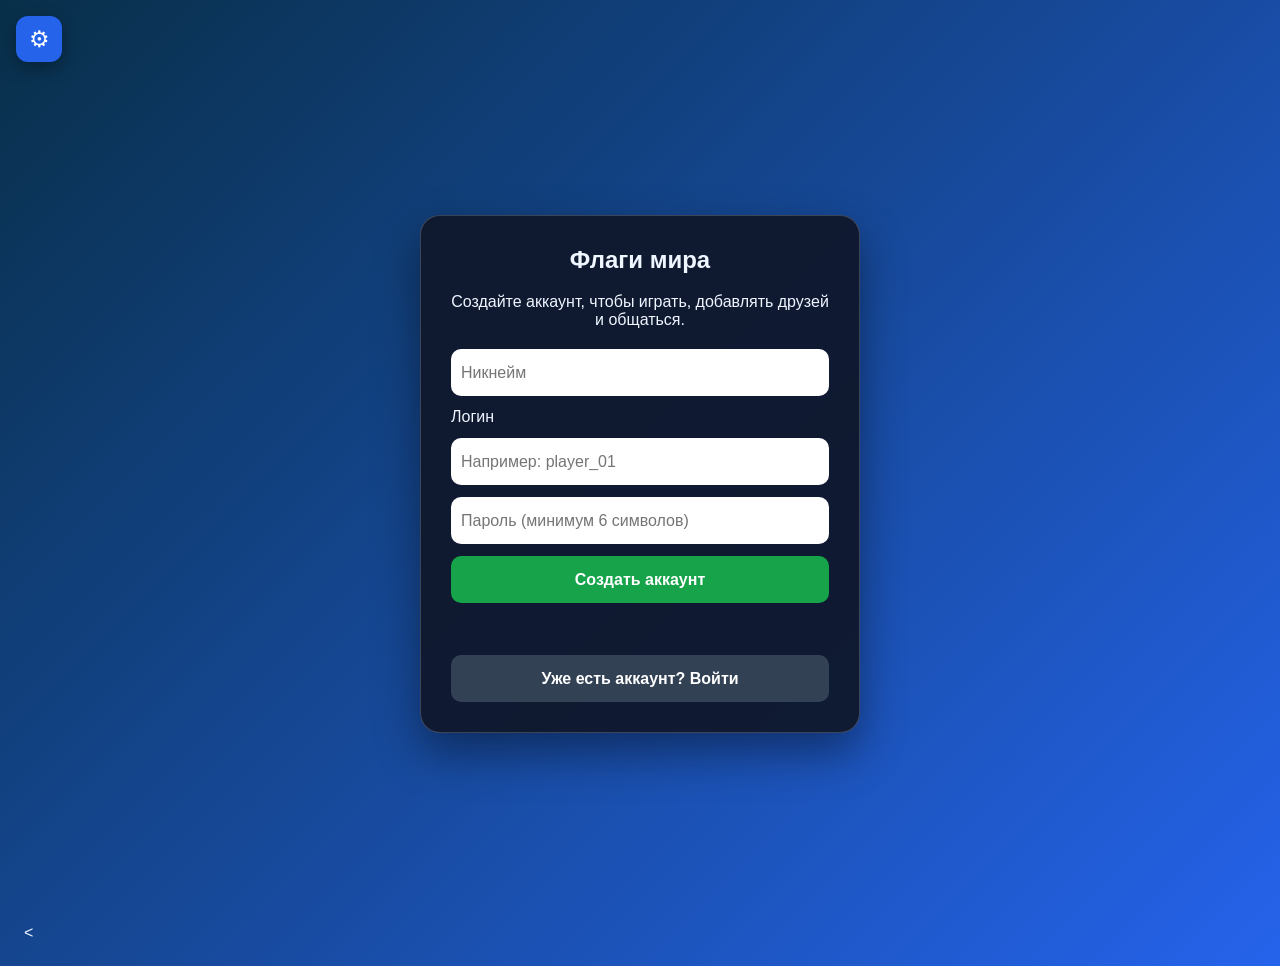
==== index.html @ 0312c90d "Add files via upload Upload game files" ====
<!doctype html>
<html lang="ru">
<head>
  <meta charset="UTF-8">
  <meta name="viewport" content="width=device-width, initial-scale=1.0">

  <title>Флаги мира</title>

  <link
    rel="stylesheet"
    href="https://unpkg.com/leaflet@1.9.4/dist/leaflet.css"
  >

  <link rel="stylesheet" href="style.css">
</head>

<body>
 <details class="settings">
  <summary class="settings-button" aria-label="Настройки">
    ⚙
  </summary>

  <div class="theme-panel">
    <div class="theme-title">Оформление</div>

    <label class="theme-choice">
      <input id="themeWhite" type="radio" name="theme">
      Белый
    </label>

    <label class="theme-choice">
      <input id="themeBlack" type="radio" name="theme">
      Чёрный
    </label>

    <label class="theme-choice">
      <input id="themeBlue" type="radio" name="theme" checked>
      Голубой
    </label>
  </div>
</details>
<section id="authScreen" class="auth-screen">
  <div class="auth-card">
    <h1>Флаги мира</h1>

    <p id="authTitle">
      Создайте аккаунт, чтобы играть, добавлять друзей и общаться.
    </p>

    <form id="authForm">
  <input
    id="authNickname"
    type="text"
    placeholder="Никнейм"
    minlength="3"
    maxlength="20"
    required
  >

  <label for="authLogin">Логин</label>

  <input
    id="authLogin"
    type="text"
    placeholder="Например: player_01"
    autocomplete="username"
    minlength="3"
    maxlength="20"
    required
  >

  <input
    id="authPassword"
    type="password"
    placeholder="Пароль (минимум 6 символов)"
    minlength="6"
    required
  >

  <button id="authSubmit" class="green" type="submit">
    Создать аккаунт
  </button>
</form>

    <p id="authMessage"></p>

    <button id="authModeToggle" type="button">
      Уже есть аккаунт? Войти
    </button>
  </div>
</section>
  <main id="appRoot" class="app" hidden>
    <div class="app-actions">
  <button id="friendsButton" type="button">
    Друзья
  </button>
  <button
  id="settingsButton"
  type="button"
  onclick="document.getElementById('settingsPanel').hidden = false"
>
  Настройки
</button>
</div>
    <section id="menuScreen">
      <h1>Флаги мира</h1>

      <p>Введите никнейм, выберите регион и нажмите «Играть».</p>

      <div class="nickname">
        <input
          id="nickname"
          type="text"
          placeholder="Ваш никнейм"
          maxlength="20"
        >
        <button id="saveNickname" type="button">
          Сохранить
        </button>
      </div>

      <div id="regionButtons" class="regions">
        <button type="button" data-region="europe">Европа</button>
        <button type="button" data-region="americas">Америка</button>
        <button type="button" data-region="asia">Азия</button>
        <button type="button" data-region="africa">Африка</button>
        <button type="button" data-region="world" class="wide">
          Весь мир
        </button>
      </div>

      <button id="playButton" class="green wide" type="button" disabled>
        Играть
      </button>
    </section>

    <section id="gameScreen" hidden>
      <div class="top">
  <strong id="player"></strong>

  <div class="top-actions">
  <button id="backButton" type="button">
    В меню
  </button>
</div>
</div>

      <h1>Флаги мира</h1>

      <p id="level"></p>
      <p id="rule"></p>

      <p class="score">
        Очки: <span id="score">0</span>
      </p>

      <section id="flagRound">
        <div class="flag">
          <img id="flagImage" alt="Флаг страны">
        </div>

        <form id="answerForm">
          <input
            id="countryInput"
            type="text"
            placeholder="Название страны"
            required
          >

          <input
            id="capitalInput"
            type="text"
            placeholder="Столица"
            required
          >

          <button class="green" type="submit">
            Ответить
          </button>
        </form>
      </section>

      <section id="mapRound" hidden>
        <h2 id="mapTask"></h2>

        <p class="hint">
          Наведите курсор на страну и нажмите на неё.
        </p>

        <div id="map"></div>

        <p id="chosenCountry">Страна не выбрана</p>

        <button id="confirmCountry" type="button" disabled>
          Подтвердить страну
        </button>
        
      </section>

     
     

      <p id="message"></p>
    </section>
    <section id="settingsPanel" class="settings-modal" hidden>
  <div class="settings-card">
    <div class="settings-header">
      <h2>Настройки</h2>

     <button
  id="closeSettingsButton"
  type="button"
  onclick="document.getElementById('settingsPanel').hidden = true"
>
  Закрыть
</button>
    </div>

    <h3>Профиль</h3>

    <img
      id="profileAvatarPreview"
      class="profile-avatar"
      src=""
      alt="Аватар игрока"
      hidden
    >

    <label for="newNickname">Новый никнейм</label>

    <input
      id="newNickname"
      type="text"
      placeholder="Введите новый никнейм"
      minlength="3"
      maxlength="20"
    >

    <button id="changeNicknameButton" type="button">
      Сменить имя
    </button>

    <label for="avatarInput">Новая аватарка</label>

    <input
      id="avatarInput"
      type="file"
      accept="image/png,image/jpeg,image/webp"
    >

    <button id="changeAvatarButton" type="button">
      Сменить аватарку
    </button>
<button id="leaveBattleButton" type="button" hidden>
  Выйти из батла
</button>
    <hr>

    <button id="logoutButton" class="logout-button" type="button">
      Выйти из аккаунта
    </button>
  </div>
</section>
  </main>
<section id="friendsModal" class="friends-modal" hidden>
  <div class="friends-card">
    <div class="friends-header">
      <h2>Друзья</h2>

      <button id="closeFriendsButton" type="button">
        ×
      </button>
    </div>

    <div class="add-friend">
      <input
        id="friendNickname"
        type="text"
        placeholder="Никнейм пользователя"
        maxlength="20"
      >

      <button id="sendFriendRequest" type="button">
        Добавить
      </button>
    </div>

    <p id="friendsMessage"></p>

    <h3>Входящие заявки</h3>
    <div id="friendRequests"></div>

    <h3>Мои друзья</h3>
    <h3>Приглашения в батл</h3>
<div id="battleRequests"></div>
<div id="friendsList"></div>

    <section id="chatPanel" hidden>
      <div class="chat-header">
        <h3 id="chatWith">Чат</h3>

        <button id="closeChatButton" type="button">
          Закрыть чат
        </button>
      </div>

      <div id="chatMessages" class="chat-messages"></div>

      <form id="chatForm" class="chat-form">
        <input
          id="chatInput"
          type="text"
          placeholder="Введите сообщение"
          maxlength="1000"
          required
        >

        <button type="submit">Отправить</button>
      </form>
    </section>
  </div>
</section>
  <script src="https://unpkg.com/leaflet@1.9.4/dist/leaflet.js"></script>
<
<script src="https://cdn.jsdelivr.net/npm/@supabase/supabase-js@2"></script>
<script src="supabase-config.js"></script>
<script src="auth.js"></script>
<script src="profile.js"></script>
<script src="social.js"></script>
<script src="app.js"></script>
<script>
  const playButton = document.getElementById('playButton');

  document.querySelectorAll('[data-region]').forEach(button => {
    button.addEventListener('click', () => {
      region = button.dataset.region;

      document.querySelectorAll('[data-region]').forEach(item => {
        item.classList.toggle('selected', item === button);
      });

      playButton.disabled = false;
    });
  });

  if (!playButton.onclick) {
    playButton.onclick = () => {
      if (region) {
        start();
      }
    };
  }
</script>
<script>
  document.getElementById('playButton').onclick = () => {
    if (!region) return;

    battleMode = false;
    activeBattleId = null;

    start();

    Promise.resolve(startSingleGameRun())
      .catch(error => console.error('Не удалось создать запуск игры:', error));
  };
</script>
</body>
</html>
---- style.css ----
*{box-sizing:border-box}body{margin:0;min-height:100vh;padding:24px;background:linear-gradient(135deg,#0f172a,#1d4ed8);font-family:Arial,sans-serif;color:#f8fafc}.app{max-width:700px;margin:auto;padding:28px;border:1px solid #ffffff30;border-radius:20px;background:#0f172aef;box-shadow:0 20px 45px #0006}h1,h2,p{text-align:center}.nickname{display:flex;gap:10px;margin:20px 0}.regions,.continents{display:grid;grid-template-columns:1fr 1fr;gap:10px}.wide{grid-column:1/-1;width:100%}button,input{min-height:47px;border:0;border-radius:10px;padding:10px;font:inherit}button{background:#2563eb;color:#fff;font-weight:bold;cursor:pointer}button:hover{background:#1d4ed8}button:disabled{opacity:.5;cursor:not-allowed}.green{background:#16a34a}.green:hover{background:#15803d}.selected{outline:3px solid #fbbf24}input{width:100%;color:#0f172a}.top{display:flex;justify-content:space-between;align-items:center}.score{font-size:22px;font-weight:bold}.flag{height:220px;display:grid;place-items:center;margin:15px 0;padding:15px;background:#fff;border-radius:14px}.flag img{max-width:100%;max-height:185px;border:1px solid #cbd5e1}form{display:grid;gap:10px}#map{height:500px;margin:12px 0;border-radius:14px}#message{min-height:48px;font-weight:bold}.ok{color:#86efac}.bad{color:#fca5a5}.mid{color:#fde68a}.hint{color:#cbd5e1;font-size:14px}[hidden]{display:none!important}@media(max-width:500px){body{padding:10px}.app{padding:18px}.nickname,.top{flex-direction:column}#map{height:390px}}[hidden] {
  display: none !important;
}

#mapRound {
  position: relative;
  z-index: 1;
}

#confirmCountry {
  position: relative;
  z-index: 10000;
  display: inline-block;
  pointer-events: auto !important;
}
#geoViewer {
  height: 420px;
  margin: 16px 0;
  border: 2px solid #334155;
  border-radius: 14px;
  overflow: hidden;
  background: #020617;
}

#guessMap {
  height: 360px;
  margin: 12px 0 16px;
  border-radius: 14px;
  overflow: hidden;
}

#geoMessage {
  min-height: 48px;
  text-align: center;
  font-weight: bold;
  font-size: 18px;
}
/* Настройки в левом верхнем углу */
.settings {
  position: fixed;
  top: 16px;
  left: 16px;
  z-index: 30000;
}

.settings-button {
  width: 46px;
  height: 46px;
  min-height: 0;
  padding: 0;
  border: none;
  border-radius: 12px;
  background: #2563eb;
  color: #ffffff;
  font-size: 23px;
  line-height: 1;
  cursor: pointer;
  box-shadow: 0 6px 18px rgba(0, 0, 0, 0.3);
}

.settings-button:hover {
  background: #1d4ed8;
  transform: scale(1.05);
}

.theme-panel {
  width: 180px;
  margin-top: 9px;
  padding: 12px;
  border-radius: 14px;
  background: #ffffff;
  color: #0f172a;
  box-shadow: 0 10px 30px rgba(0, 0, 0, 0.35);
}

.theme-title {
  margin-bottom: 9px;
  font-weight: bold;
  text-align: center;
}

.theme-choice {
  display: block;
  width: 100%;
  min-height: 38px;
  margin: 7px 0 0;
  border: 0;
  border-radius: 9px;
  cursor: pointer;
}

/* Белая тема */
body.theme-white {
  background: linear-gradient(135deg, #dbeafe, #ffffff);
  color: #0f172a;
}

body.theme-white .app {
  background: rgba(255, 255, 255, 0.96);
  color: #0f172a;
  border-color: #cbd5e1;
  box-shadow: 0 20px 45px rgba(71, 85, 105, 0.28);
}

body.theme-white .hint {
  color: #475569;
}

body.theme-white input {
  border: 1px solid #cbd5e1;
  background: #ffffff;
  color: #0f172a;
}

body.theme-white .flag {
  background: #f8fafc;
}

/* Чёрная тема */
body.theme-black {
  background: linear-gradient(135deg, #000000, #1f2937);
  color: #f8fafc;
}

body.theme-black .app {
  background: rgba(17, 24, 39, 0.97);
  color: #f8fafc;
  border-color: #475569;
  box-shadow: 0 20px 45px #000000;
}

body.theme-black .hint {
  color: #cbd5e1;
}

body.theme-black input {
  background: #f8fafc;
  color: #0f172a;
}

body.theme-black .flag {
  background: #e2e8f0;
}

/* Голубая тема */
body.theme-blue {
  background: linear-gradient(135deg, #082f49, #2563eb);
  color: #eff6ff;
}

body.theme-blue .app {
  background: rgba(15, 23, 42, 0.94);
  color: #eff6ff;
  border-color: rgba(147, 197, 253, 0.3);
  box-shadow: 0 20px 45px rgba(2, 6, 23, 0.7);
}

body.theme-blue .hint {
  color: #cbd5e1;
}

body.theme-blue input {
  background: #ffffff;
  color: #0f172a;
}

body.theme-blue .flag {
  background: #ffffff;
}

/* Выбранный цвет */
.theme-choice.active {
  outline: 3px solid #fbbf24;
}
/* Кнопка настроек */
.settings {
  position: fixed;
  top: 16px;
  left: 16px;
  z-index: 30000;
}

.settings-button {
  display: grid;
  place-items: center;
  width: 46px;
  height: 46px;
  border-radius: 12px;
  background: #2563eb;
  color: #ffffff;
  font-size: 23px;
  cursor: pointer;
  list-style: none;
  box-shadow: 0 6px 18px rgba(0, 0, 0, 0.3);
}

.settings-button::-webkit-details-marker {
  display: none;
}

.settings-button:hover {
  background: #1d4ed8;
}

.theme-panel {
  width: 180px;
  margin-top: 9px;
  padding: 12px;
  border-radius: 14px;
  background: #ffffff;
  color: #0f172a;
  box-shadow: 0 10px 30px rgba(0, 0, 0, 0.35);
}

.theme-title {
  margin-bottom: 9px;
  font-weight: bold;
  text-align: center;
}

.theme-choice {
  display: block;
  margin-top: 7px;
  padding: 9px;
  border-radius: 9px;
  background: #e2e8f0;
  color: #0f172a;
  cursor: pointer;
}

.theme-choice:hover {
  background: #cbd5e1;
}

.theme-choice input {
  accent-color: #2563eb;
}

/* Белый интерфейс */
body:has(#themeWhite:checked) {
  background: linear-gradient(135deg, #dbeafe, #ffffff);
  color: #0f172a;
}

body:has(#themeWhite:checked) .app {
  background: rgba(255, 255, 255, 0.96);
  color: #0f172a;
  border-color: #cbd5e1;
  box-shadow: 0 20px 45px rgba(71, 85, 105, 0.28);
}

body:has(#themeWhite:checked) .hint {
  color: #475569;
}

/* Чёрный интерфейс */
body:has(#themeBlack:checked) {
  background: linear-gradient(135deg, #000000, #1f2937);
  color: #f8fafc;
}

body:has(#themeBlack:checked) .app {
  background: rgba(17, 24, 39, 0.97);
  color: #f8fafc;
  border-color: #475569;
  box-shadow: 0 20px 45px #000000;
}

body:has(#themeBlack:checked) .hint {
  color: #cbd5e1;
}

/* Голубой интерфейс */
body:has(#themeBlue:checked) {
  background: linear-gradient(135deg, #082f49, #2563eb);
  color: #eff6ff;
}

body:has(#themeBlue:checked) .app {
  background: rgba(15, 23, 42, 0.94);
  color: #eff6ff;
  border-color: rgba(147, 197, 253, 0.3);
  box-shadow: 0 20px 45px rgba(2, 6, 23, 0.7);
}
.auth-screen {
  min-height: 100vh;
  display: grid;
  place-items: center;
  padding: 24px;
}

.auth-card {
  width: min(100%, 440px);
  padding: 30px;
  border: 1px solid #ffffff30;
  border-radius: 20px;
  background: #0f172aef;
  box-shadow: 0 20px 45px #0006;
}

.auth-card h1 {
  margin-top: 0;
}

.auth-card form {
  display: grid;
  gap: 12px;
  margin-top: 20px;
}

.auth-card input {
  width: 100%;
}

#authMessage {
  min-height: 24px;
  margin: 14px 0;
  text-align: center;
  font-weight: bold;
}

#authModeToggle {
  width: 100%;
  background: #334155;
}

#authModeToggle:hover {
  background: #475569;
}
.app-actions {
  display: flex;
  justify-content: flex-end;
  margin-bottom: 12px;
}

#friendsButton {
  min-height: 40px;
  padding: 8px 16px;
}
.friends-modal {
  position: fixed;
  inset: 0;
  z-index: 40000;
  display: grid;
  place-items: center;
  padding: 16px;
  background: rgba(2, 6, 23, 0.76);
}

.friends-card {
  width: min(100%, 560px);
  max-height: 90vh;
  overflow-y: auto;
  padding: 22px;
  border-radius: 18px;
  background: #0f172a;
  color: #f8fafc;
  box-shadow: 0 20px 50px #0009;
}

.friends-header,
.chat-header,
.friend-row,
.add-friend,
.chat-form {
  display: flex;
  gap: 10px;
  align-items: center;
}

.friends-header,
.chat-header {
  justify-content: space-between;
}

.friends-header h2,
.chat-header h3 {
  margin: 0;
}

.add-friend {
  margin: 16px 0;
}

.add-friend input,
.chat-form input {
  flex: 1;
}

.friend-row {
  justify-content: space-between;
  margin: 8px 0;
  padding: 9px;
  border-radius: 10px;
  background: #1e293b;
}

.chat-panel {
  margin-top: 18px;
}

.chat-messages {
  height: 260px;
  overflow-y: auto;
  margin: 12px 0;
  padding: 10px;
  border-radius: 12px;
  background: #020617;
}

.chat-message {
  width: fit-content;
  max-width: 80%;
  margin: 7px 0;
  padding: 9px 12px;
  border-radius: 12px;
  background: #334155;
  overflow-wrap: anywhere;
}

.chat-message.mine {
  margin-left: auto;
  background: #2563eb;
}
.logout-button {
  width: 100%;
  margin-top: 18px;
  padding: 11px 16px;
  color: #fff;
  background: #b91c1c;
  border: 1px solid #ef4444;
}

.logout-button:hover {
  background: #dc2626;
}
.settings-modal {
  position: fixed;
  inset: 0;
  z-index: 50000;
  display: grid;
  place-items: center;
  padding: 16px;
  background: rgba(2, 6, 23, 0.78);
}

.settings-card {
  width: min(100%, 420px);
  display: grid;
  gap: 12px;
  padding: 22px;
  border-radius: 18px;
  color: #f8fafc;
  background: #0f172a;
  box-shadow: 0 20px 55px #000a;
}

.settings-header {
  display: flex;
  align-items: center;
  justify-content: space-between;
  gap: 12px;
}

.settings-header h2,
.settings-card h3 {
  margin: 0;
}

.profile-avatar {
  width: 96px;
  height: 96px;
  justify-self: center;
  object-fit: cover;
  border: 3px solid #60a5fa;
  border-radius: 50%;
  background: #1e293b;
}

.settings-card input {
  width: 100%;
  box-sizing: border-box;
}

.settings-card hr {
  width: 100%;
  border: 0;
  border-top: 1px solid #334155;
}
.friend-avatar {
  width: 38px;
  height: 38px;
  flex: 0 0 38px;
  display: grid;
  place-items: center;
  overflow: hidden;
  color: #fff;
  font-weight: 800;
  border-radius: 50%;
  background: #2563eb;
}

.friend-avatar img {
  width: 100%;
  height: 100%;
  display: block;
  object-fit: cover;
}
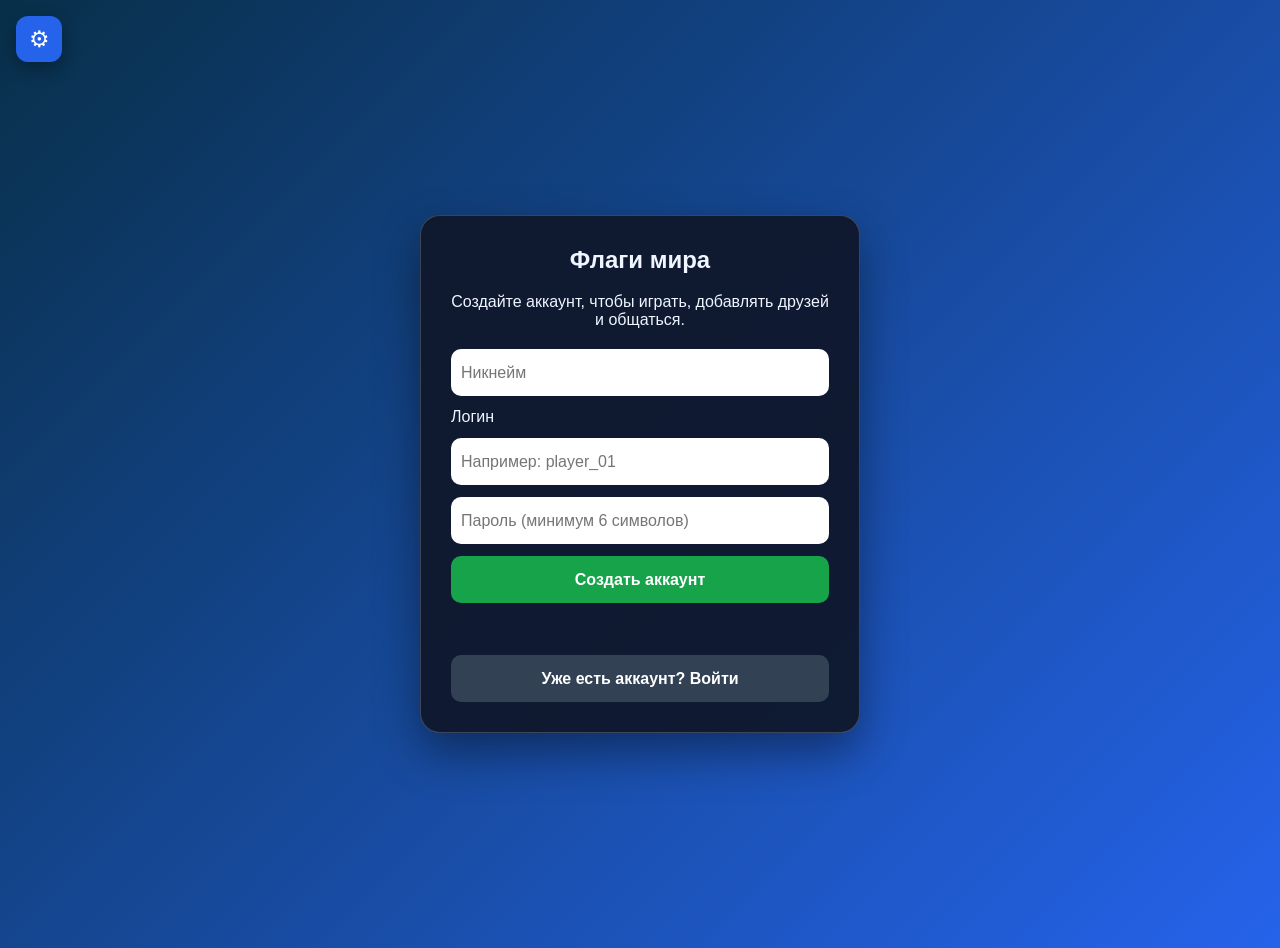
==== commit d2dd0c9c: "Update index.html" ====
--- a/index.html
+++ b/index.html
@@ -15,93 +15,97 @@
 </head>
 
 <body>
- <details class="settings">
-  <summary class="settings-button" aria-label="Настройки">
-    ⚙
-  </summary>
-
-  <div class="theme-panel">
-    <div class="theme-title">Оформление</div>
-
-    <label class="theme-choice">
-      <input id="themeWhite" type="radio" name="theme">
-      Белый
-    </label>
-
-    <label class="theme-choice">
-      <input id="themeBlack" type="radio" name="theme">
-      Чёрный
-    </label>
-
-    <label class="theme-choice">
-      <input id="themeBlue" type="radio" name="theme" checked>
-      Голубой
-    </label>
-  </div>
-</details>
-<section id="authScreen" class="auth-screen">
-  <div class="auth-card">
-    <h1>Флаги мира</h1>
-
-    <p id="authTitle">
-      Создайте аккаунт, чтобы играть, добавлять друзей и общаться.
-    </p>
-
-    <form id="authForm">
-  <input
-    id="authNickname"
-    type="text"
-    placeholder="Никнейм"
-    minlength="3"
-    maxlength="20"
-    required
-  >
-
-  <label for="authLogin">Логин</label>
-
-  <input
-    id="authLogin"
-    type="text"
-    placeholder="Например: player_01"
-    autocomplete="username"
-    minlength="3"
-    maxlength="20"
-    required
-  >
-
-  <input
-    id="authPassword"
-    type="password"
-    placeholder="Пароль (минимум 6 символов)"
-    minlength="6"
-    required
-  >
-
-  <button id="authSubmit" class="green" type="submit">
-    Создать аккаунт
-  </button>
-</form>
-
-    <p id="authMessage"></p>
-
-    <button id="authModeToggle" type="button">
-      Уже есть аккаунт? Войти
-    </button>
-  </div>
-</section>
+  <details class="settings">
+    <summary class="settings-button" aria-label="Настройки">
+      ⚙
+    </summary>
+
+    <div class="theme-panel">
+      <div class="theme-title">Оформление</div>
+
+      <label class="theme-choice">
+        <input id="themeWhite" type="radio" name="theme">
+        Белый
+      </label>
+
+      <label class="theme-choice">
+        <input id="themeBlack" type="radio" name="theme">
+        Чёрный
+      </label>
+
+      <label class="theme-choice">
+        <input id="themeBlue" type="radio" name="theme" checked>
+        Голубой
+      </label>
+    </div>
+  </details>
+
+  <section id="authScreen" class="auth-screen">
+    <div class="auth-card">
+      <h1>Флаги мира</h1>
+
+      <p id="authTitle">
+        Создайте аккаунт, чтобы играть, добавлять друзей и общаться.
+      </p>
+
+      <form id="authForm">
+        <input
+          id="authNickname"
+          type="text"
+          placeholder="Никнейм"
+          minlength="3"
+          maxlength="20"
+          required
+        >
+
+        <label for="authLogin">Логин</label>
+
+        <input
+          id="authLogin"
+          type="text"
+          placeholder="Например: player_01"
+          autocomplete="username"
+          minlength="3"
+          maxlength="20"
+          required
+        >
+
+        <input
+          id="authPassword"
+          type="password"
+          placeholder="Пароль (минимум 6 символов)"
+          minlength="6"
+          required
+        >
+
+        <button id="authSubmit" class="green" type="submit">
+          Создать аккаунт
+        </button>
+      </form>
+
+      <p id="authMessage"></p>
+
+      <button id="authModeToggle" type="button">
+        Уже есть аккаунт? Войти
+      </button>
+    </div>
+  </section>
+
   <main id="appRoot" class="app" hidden>
     <div class="app-actions">
-  <button id="friendsButton" type="button">
-    Друзья
-  </button>
-  <button
-  id="settingsButton"
-  type="button"
-  onclick="document.getElementById('settingsPanel').hidden = false"
->
-  Настройки
-</button>
-</div>
+      <button id="friendsButton" type="button">
+        Друзья
+      </button>
+
+      <button
+        id="settingsButton"
+        type="button"
+        onclick="document.getElementById('settingsPanel').hidden = false"
+      >
+        Настройки
+      </button>
+    </div>
+
     <section id="menuScreen">
       <h1>Флаги мира</h1>
 
@@ -114,6 +118,7 @@
           placeholder="Ваш никнейм"
           maxlength="20"
         >
+
         <button id="saveNickname" type="button">
           Сохранить
         </button>
@@ -124,6 +129,7 @@
         <button type="button" data-region="americas">Америка</button>
         <button type="button" data-region="asia">Азия</button>
         <button type="button" data-region="africa">Африка</button>
+
         <button type="button" data-region="world" class="wide">
           Весь мир
         </button>
@@ -136,14 +142,14 @@
 
     <section id="gameScreen" hidden>
       <div class="top">
-  <strong id="player"></strong>
-
-  <div class="top-actions">
-  <button id="backButton" type="button">
-    В меню
-  </button>
-</div>
-</div>
+        <strong id="player"></strong>
+
+        <div class="top-actions">
+          <button id="backButton" type="button">
+            В меню
+          </button>
+        </div>
+      </div>
 
       <h1>Флаги мира</h1>
 
@@ -194,176 +200,142 @@
         <button id="confirmCountry" type="button" disabled>
           Подтвердить страну
         </button>
-        
       </section>
-
-     
-     
 
       <p id="message"></p>
     </section>
+
     <section id="settingsPanel" class="settings-modal" hidden>
-  <div class="settings-card">
-    <div class="settings-header">
-      <h2>Настройки</h2>
-
-     <button
-  id="closeSettingsButton"
-  type="button"
-  onclick="document.getElementById('settingsPanel').hidden = true"
->
-  Закрыть
-</button>
+      <div class="settings-card">
+        <div class="settings-header">
+          <h2>Настройки</h2>
+
+          <button
+            id="closeSettingsButton"
+            type="button"
+            onclick="document.getElementById('settingsPanel').hidden = true"
+          >
+            Закрыть
+          </button>
+        </div>
+
+        <h3>Профиль</h3>
+
+        <img
+          id="profileAvatarPreview"
+          class="profile-avatar"
+          src=""
+          alt="Аватар игрока"
+          hidden
+        >
+
+        <label for="newNickname">Новый никнейм</label>
+
+        <input
+          id="newNickname"
+          type="text"
+          placeholder="Введите новый никнейм"
+          minlength="3"
+          maxlength="20"
+        >
+
+        <button id="changeNicknameButton" type="button">
+          Сменить имя
+        </button>
+
+        <label for="avatarInput">Новая аватарка</label>
+
+        <input
+          id="avatarInput"
+          type="file"
+          accept="image/png,image/jpeg,image/webp"
+        >
+
+        <button id="changeAvatarButton" type="button">
+          Сменить аватарку
+        </button>
+
+        <button id="leaveBattleButton" type="button" hidden>
+          Выйти из батла
+        </button>
+
+        <hr>
+
+        <button id="logoutButton" class="logout-button" type="button">
+          Выйти из аккаунта
+        </button>
+      </div>
+    </section>
+  </main>
+
+  <section id="friendsModal" class="friends-modal" hidden>
+    <div class="friends-card">
+      <div class="friends-header">
+        <h2>Друзья</h2>
+
+        <button id="closeFriendsButton" type="button">
+          ×
+        </button>
+      </div>
+
+      <div class="add-friend">
+        <input
+          id="friendNickname"
+          type="text"
+          placeholder="Никнейм пользователя"
+          maxlength="20"
+        >
+
+        <button id="sendFriendRequest" type="button">
+          Добавить
+        </button>
+      </div>
+
+      <p id="friendsMessage"></p>
+
+      <h3>Входящие заявки</h3>
+      <div id="friendRequests"></div>
+
+      <h3>Мои друзья</h3>
+
+      <h3>Приглашения в батл</h3>
+      <div id="battleRequests"></div>
+
+      <div id="friendsList"></div>
+
+      <section id="chatPanel" hidden>
+        <div class="chat-header">
+          <h3 id="chatWith">Чат</h3>
+
+          <button id="closeChatButton" type="button">
+            Закрыть чат
+          </button>
+        </div>
+
+        <div id="chatMessages" class="chat-messages"></div>
+
+        <form id="chatForm" class="chat-form">
+          <input
+            id="chatInput"
+            type="text"
+            placeholder="Введите сообщение"
+            maxlength="1000"
+            required
+          >
+
+          <button type="submit">Отправить</button>
+        </form>
+      </section>
     </div>
-
-    <h3>Профиль</h3>
-
-    <img
-      id="profileAvatarPreview"
-      class="profile-avatar"
-      src=""
-      alt="Аватар игрока"
-      hidden
-    >
-
-    <label for="newNickname">Новый никнейм</label>
-
-    <input
-      id="newNickname"
-      type="text"
-      placeholder="Введите новый никнейм"
-      minlength="3"
-      maxlength="20"
-    >
-
-    <button id="changeNicknameButton" type="button">
-      Сменить имя
-    </button>
-
-    <label for="avatarInput">Новая аватарка</label>
-
-    <input
-      id="avatarInput"
-      type="file"
-      accept="image/png,image/jpeg,image/webp"
-    >
-
-    <button id="changeAvatarButton" type="button">
-      Сменить аватарку
-    </button>
-<button id="leaveBattleButton" type="button" hidden>
-  Выйти из батла
-</button>
-    <hr>
-
-    <button id="logoutButton" class="logout-button" type="button">
-      Выйти из аккаунта
-    </button>
-  </div>
-</section>
-  </main>
-<section id="friendsModal" class="friends-modal" hidden>
-  <div class="friends-card">
-    <div class="friends-header">
-      <h2>Друзья</h2>
-
-      <button id="closeFriendsButton" type="button">
-        ×
-      </button>
-    </div>
-
-    <div class="add-friend">
-      <input
-        id="friendNickname"
-        type="text"
-        placeholder="Никнейм пользователя"
-        maxlength="20"
-      >
-
-      <button id="sendFriendRequest" type="button">
-        Добавить
-      </button>
-    </div>
-
-    <p id="friendsMessage"></p>
-
-    <h3>Входящие заявки</h3>
-    <div id="friendRequests"></div>
-
-    <h3>Мои друзья</h3>
-    <h3>Приглашения в батл</h3>
-<div id="battleRequests"></div>
-<div id="friendsList"></div>
-
-    <section id="chatPanel" hidden>
-      <div class="chat-header">
-        <h3 id="chatWith">Чат</h3>
-
-        <button id="closeChatButton" type="button">
-          Закрыть чат
-        </button>
-      </div>
-
-      <div id="chatMessages" class="chat-messages"></div>
-
-      <form id="chatForm" class="chat-form">
-        <input
-          id="chatInput"
-          type="text"
-          placeholder="Введите сообщение"
-          maxlength="1000"
-          required
-        >
-
-        <button type="submit">Отправить</button>
-      </form>
-    </section>
-  </div>
-</section>
+  </section>
+
   <script src="https://unpkg.com/leaflet@1.9.4/dist/leaflet.js"></script>
-<
-<script src="https://cdn.jsdelivr.net/npm/@supabase/supabase-js@2"></script>
-<script src="supabase-config.js"></script>
-<script src="auth.js"></script>
-<script src="profile.js"></script>
-<script src="social.js"></script>
-<script src="app.js"></script>
-<script>
-  const playButton = document.getElementById('playButton');
-
-  document.querySelectorAll('[data-region]').forEach(button => {
-    button.addEventListener('click', () => {
-      region = button.dataset.region;
-
-      document.querySelectorAll('[data-region]').forEach(item => {
-        item.classList.toggle('selected', item === button);
-      });
-
-      playButton.disabled = false;
-    });
-  });
-
-  if (!playButton.onclick) {
-    playButton.onclick = () => {
-      if (region) {
-        start();
-      }
-    };
-  }
-</script>
-<script>
-  document.getElementById('playButton').onclick = () => {
-    if (!region) return;
-
-    battleMode = false;
-    activeBattleId = null;
-
-    start();
-
-    Promise.resolve(startSingleGameRun())
-      .catch(error => console.error('Не удалось создать запуск игры:', error));
-  };
-</script>
+  <script src="https://cdn.jsdelivr.net/npm/@supabase/supabase-js@2"></script>
+
+  <script src="supabase-config.js"></script>
+  <script src="auth.js"></script>
+  <script src="profile.js"></script>
+  <script src="social.js"></script>
+  <script src="app.js"></script>
 </body>
 </html>
-
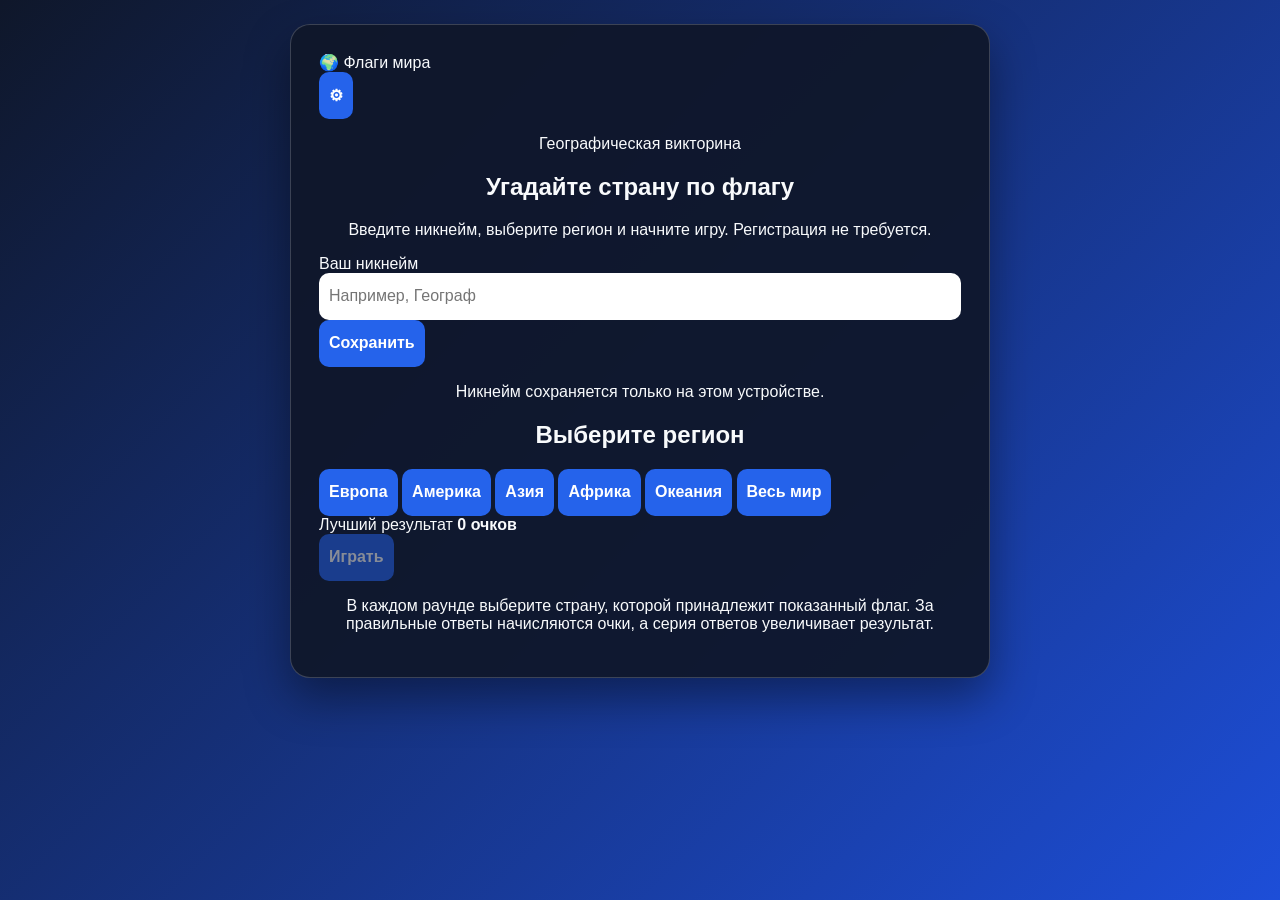
==== commit e54f8d57: "Update index.html" ====
--- a/index.html
+++ b/index.html
@@ -2,340 +2,205 @@
 <html lang="ru">
 <head>
   <meta charset="UTF-8">
-  <meta name="viewport" content="width=device-width, initial-scale=1.0">
+  <meta name="viewport" content="width=device-width, initial-scale=1, viewport-fit=cover">
+  <meta name="theme-color" content="#0b3b91">
+  <meta name="description" content="Флаги мира — географическая викторина. Угадайте страну по флагу.">
 
   <title>Флаги мира</title>
 
-  <link
-    rel="stylesheet"
-    href="https://unpkg.com/leaflet@1.9.4/dist/leaflet.css"
-  >
-
+  <!-- Yandex Games SDK: для сборки, загружаемой через Консоль Яндекс Игр -->
+  <script src="/sdk.js"></script>
+
+  <!-- Только локальный стиль: без внешних CDN -->
   <link rel="stylesheet" href="style.css">
 </head>
 
 <body>
-  <details class="settings">
-    <summary class="settings-button" aria-label="Настройки">
-      ⚙
-    </summary>
-
-    <div class="theme-panel">
-      <div class="theme-title">Оформление</div>
-
-      <label class="theme-choice">
-        <input id="themeWhite" type="radio" name="theme">
-        Белый
-      </label>
-
-      <label class="theme-choice">
-        <input id="themeBlack" type="radio" name="theme">
-        Чёрный
-      </label>
-
-      <label class="theme-choice">
-        <input id="themeBlue" type="radio" name="theme" checked>
-        Голубой
-      </label>
-    </div>
-  </details>
-
-  <section id="authScreen" class="auth-screen">
-    <div class="auth-card">
-      <h1>Флаги мира</h1>
-
-      <p id="authTitle">
-        Создайте аккаунт, чтобы играть, добавлять друзей и общаться.
-      </p>
-
-      <form id="authForm">
-        <input
-          id="authNickname"
-          type="text"
-          placeholder="Никнейм"
-          minlength="3"
-          maxlength="20"
-          required
-        >
-
-        <label for="authLogin">Логин</label>
-
-        <input
-          id="authLogin"
-          type="text"
-          placeholder="Например: player_01"
-          autocomplete="username"
-          minlength="3"
-          maxlength="20"
-          required
-        >
-
-        <input
-          id="authPassword"
-          type="password"
-          placeholder="Пароль (минимум 6 символов)"
-          minlength="6"
-          required
-        >
-
-        <button id="authSubmit" class="green" type="submit">
-          Создать аккаунт
-        </button>
-      </form>
-
-      <p id="authMessage"></p>
-
-      <button id="authModeToggle" type="button">
-        Уже есть аккаунт? Войти
-      </button>
-    </div>
-  </section>
-
-  <main id="appRoot" class="app" hidden>
-    <div class="app-actions">
-      <button id="friendsButton" type="button">
-        Друзья
-      </button>
+  <main class="app" id="app">
+    <header class="topbar">
+      <div class="brand" aria-label="Флаги мира">
+        <span class="brand-globe" aria-hidden="true">🌍</span>
+        <span>Флаги мира</span>
+      </div>
 
       <button
+        class="icon-button"
         id="settingsButton"
         type="button"
-        onclick="document.getElementById('settingsPanel').hidden = false"
+        aria-label="Открыть настройки"
+        title="Настройки"
       >
-        Настройки
+        ⚙
       </button>
-    </div>
-
-    <section id="menuScreen">
-      <h1>Флаги мира</h1>
-
-      <p>Введите никнейм, выберите регион и нажмите «Играть».</p>
-
-      <div class="nickname">
-        <input
-          id="nickname"
-          type="text"
-          placeholder="Ваш никнейм"
-          maxlength="20"
-        >
-
-        <button id="saveNickname" type="button">
-          Сохранить
-        </button>
-      </div>
-
-      <div id="regionButtons" class="regions">
-        <button type="button" data-region="europe">Европа</button>
-        <button type="button" data-region="americas">Америка</button>
-        <button type="button" data-region="asia">Азия</button>
-        <button type="button" data-region="africa">Африка</button>
-
-        <button type="button" data-region="world" class="wide">
-          Весь мир
-        </button>
-      </div>
-
-      <button id="playButton" class="green wide" type="button" disabled>
-        Играть
-      </button>
-    </section>
-
-    <section id="gameScreen" hidden>
-      <div class="top">
-        <strong id="player"></strong>
-
-        <div class="top-actions">
-          <button id="backButton" type="button">
-            В меню
+    </header>
+
+    <section class="screen active" id="menuScreen" aria-labelledby="menuTitle">
+      <div class="panel menu-panel">
+        <p class="eyebrow">Географическая викторина</p>
+        <h1 id="menuTitle">Угадайте страну по флагу</h1>
+
+        <p class="lead">
+          Введите никнейм, выберите регион и начните игру.
+          Регистрация не требуется.
+        </p>
+
+        <label class="field-label" for="nicknameInput">Ваш никнейм</label>
+        <div class="nickname-row">
+          <input
+            id="nicknameInput"
+            class="text-input"
+            type="text"
+            inputmode="text"
+            maxlength="18"
+            autocomplete="nickname"
+            placeholder="Например, Географ"
+            aria-describedby="nicknameHint"
+          >
+          <button class="secondary-button" id="saveNicknameButton" type="button">
+            Сохранить
           </button>
         </div>
-      </div>
-
-      <h1>Флаги мира</h1>
-
-      <p id="level"></p>
-      <p id="rule"></p>
-
-      <p class="score">
-        Очки: <span id="score">0</span>
-      </p>
-
-      <section id="flagRound">
-        <div class="flag">
-          <img id="flagImage" alt="Флаг страны">
-        </div>
-
-        <form id="answerForm">
-          <input
-            id="countryInput"
-            type="text"
-            placeholder="Название страны"
-            required
-          >
-
-          <input
-            id="capitalInput"
-            type="text"
-            placeholder="Столица"
-            required
-          >
-
-          <button class="green" type="submit">
-            Ответить
+        <p class="field-hint" id="nicknameHint">
+          Никнейм сохраняется только на этом устройстве.
+        </p>
+
+        <h2 class="section-title">Выберите регион</h2>
+
+        <div class="region-grid" id="regionButtons" role="group" aria-label="Выбор региона">
+          <button class="region-button" type="button" data-region="europe">Европа</button>
+          <button class="region-button" type="button" data-region="americas">Америка</button>
+          <button class="region-button" type="button" data-region="asia">Азия</button>
+          <button class="region-button" type="button" data-region="africa">Африка</button>
+          <button class="region-button" type="button" data-region="oceania">Океания</button>
+          <button class="region-button region-wide" type="button" data-region="world">Весь мир</button>
+        </div>
+
+        <div class="menu-stats" aria-label="Ваш рекорд">
+          <span>Лучший результат</span>
+          <strong><span id="bestScoreMenu">0</span> очков</strong>
+        </div>
+
+        <button class="primary-button start-button" id="playButton" type="button" disabled>
+          Играть
+        </button>
+
+        <p class="rules-short">
+          В каждом раунде выберите страну, которой принадлежит показанный флаг.
+          За правильные ответы начисляются очки, а серия ответов увеличивает результат.
+        </p>
+      </div>
+    </section>
+
+    <section class="screen" id="gameScreen" aria-labelledby="gameTitle" hidden>
+      <div class="panel game-panel">
+        <div class="game-top">
+          <button class="text-button" id="backToMenuButton" type="button">
+            ← В меню
           </button>
-        </form>
-      </section>
-
-      <section id="mapRound" hidden>
-        <h2 id="mapTask"></h2>
-
-        <p class="hint">
-          Наведите курсор на страну и нажмите на неё.
-        </p>
-
-        <div id="map"></div>
-
-        <p id="chosenCountry">Страна не выбрана</p>
-
-        <button id="confirmCountry" type="button" disabled>
-          Подтвердить страну
-        </button>
-      </section>
-
-      <p id="message"></p>
-    </section>
-
-    <section id="settingsPanel" class="settings-modal" hidden>
-      <div class="settings-card">
-        <div class="settings-header">
-          <h2>Настройки</h2>
-
-          <button
-            id="closeSettingsButton"
-            type="button"
-            onclick="document.getElementById('settingsPanel').hidden = true"
-          >
-            Закрыть
+
+          <div class="game-stats">
+            <span>Раунд <strong id="roundValue">1</strong>/<strong id="totalRoundsValue">20</strong></span>
+            <span>Очки <strong id="scoreValue">0</strong></span>
+            <span>Серия <strong id="streakValue">0</strong></span>
+          </div>
+        </div>
+
+        <div class="progress-track" aria-label="Прогресс игры">
+          <div class="progress-bar" id="progressBar"></div>
+        </div>
+
+        <p class="eyebrow" id="regionName">Весь мир</p>
+        <h1 id="gameTitle">Какой стране принадлежит этот флаг?</h1>
+
+        <div class="flag-card" aria-live="polite">
+          <img id="flagImage" src="" alt="">
+        </div>
+
+        <div class="answers" id="answerButtons" aria-label="Варианты ответа"></div>
+
+        <p class="answer-message" id="answerMessage" role="status" aria-live="polite"></p>
+
+        <button class="primary-button next-button" id="nextButton" type="button" hidden>
+          Следующий флаг
+        </button>
+      </div>
+    </section>
+
+    <section class="screen" id="resultScreen" aria-labelledby="resultTitle" hidden>
+      <div class="panel result-panel">
+        <p class="eyebrow">Игра завершена</p>
+        <h1 id="resultTitle">Ваш результат</h1>
+
+        <div class="result-score">
+          <span id="finalScore">0</span>
+          <small>очков</small>
+        </div>
+
+        <p class="result-text" id="resultText"></p>
+
+        <div class="result-grid">
+          <div class="result-card">
+            <span>Правильных ответов</span>
+            <strong id="correctValue">0</strong>
+          </div>
+          <div class="result-card">
+            <span>Лучший результат</span>
+            <strong id="bestScoreResult">0</strong>
+          </div>
+        </div>
+
+        <button class="primary-button" id="playAgainButton" type="button">
+          Играть снова
+        </button>
+
+        <button class="secondary-button full-width-button" id="resultToMenuButton" type="button">
+          Выбрать другой регион
+        </button>
+      </div>
+    </section>
+
+    <section class="screen modal-screen" id="settingsScreen" aria-labelledby="settingsTitle" hidden>
+      <div class="modal-backdrop" id="settingsBackdrop"></div>
+
+      <div class="modal" role="dialog" aria-modal="true" aria-labelledby="settingsTitle">
+        <div class="modal-head">
+          <h2 id="settingsTitle">Настройки</h2>
+          <button class="icon-button" id="closeSettingsButton" type="button" aria-label="Закрыть настройки">
+            ×
           </button>
         </div>
 
-        <h3>Профиль</h3>
-
-        <img
-          id="profileAvatarPreview"
-          class="profile-avatar"
-          src=""
-          alt="Аватар игрока"
-          hidden
-        >
-
-        <label for="newNickname">Новый никнейм</label>
-
-        <input
-          id="newNickname"
-          type="text"
-          placeholder="Введите новый никнейм"
-          minlength="3"
-          maxlength="20"
-        >
-
-        <button id="changeNicknameButton" type="button">
-          Сменить имя
-        </button>
-
-        <label for="avatarInput">Новая аватарка</label>
-
-        <input
-          id="avatarInput"
-          type="file"
-          accept="image/png,image/jpeg,image/webp"
-        >
-
-        <button id="changeAvatarButton" type="button">
-          Сменить аватарку
-        </button>
-
-        <button id="leaveBattleButton" type="button" hidden>
-          Выйти из батла
-        </button>
-
-        <hr>
-
-        <button id="logoutButton" class="logout-button" type="button">
-          Выйти из аккаунта
+        <label class="toggle-row" for="soundToggle">
+          <span>
+            <strong>Звук</strong>
+            <small>Звуковые сигналы правильных и неправильных ответов</small>
+          </span>
+          <input id="soundToggle" type="checkbox">
+        </label>
+
+        <div class="rules-box">
+          <h3>Как играть</h3>
+          <p>
+            Введите никнейм, выберите регион и нажмите «Играть».
+            На экране появится флаг и четыре варианта названия страны.
+            Нажмите на правильный ответ. После 20 вопросов будет показан итоговый результат.
+          </p>
+        </div>
+
+        <button class="danger-button" id="resetProgressButton" type="button">
+          Сбросить локальный рекорд
         </button>
       </div>
     </section>
   </main>
 
-  <section id="friendsModal" class="friends-modal" hidden>
-    <div class="friends-card">
-      <div class="friends-header">
-        <h2>Друзья</h2>
-
-        <button id="closeFriendsButton" type="button">
-          ×
-        </button>
-      </div>
-
-      <div class="add-friend">
-        <input
-          id="friendNickname"
-          type="text"
-          placeholder="Никнейм пользователя"
-          maxlength="20"
-        >
-
-        <button id="sendFriendRequest" type="button">
-          Добавить
-        </button>
-      </div>
-
-      <p id="friendsMessage"></p>
-
-      <h3>Входящие заявки</h3>
-      <div id="friendRequests"></div>
-
-      <h3>Мои друзья</h3>
-
-      <h3>Приглашения в батл</h3>
-      <div id="battleRequests"></div>
-
-      <div id="friendsList"></div>
-
-      <section id="chatPanel" hidden>
-        <div class="chat-header">
-          <h3 id="chatWith">Чат</h3>
-
-          <button id="closeChatButton" type="button">
-            Закрыть чат
-          </button>
-        </div>
-
-        <div id="chatMessages" class="chat-messages"></div>
-
-        <form id="chatForm" class="chat-form">
-          <input
-            id="chatInput"
-            type="text"
-            placeholder="Введите сообщение"
-            maxlength="1000"
-            required
-          >
-
-          <button type="submit">Отправить</button>
-        </form>
-      </section>
-    </div>
-  </section>
-
-  <script src="https://unpkg.com/leaflet@1.9.4/dist/leaflet.js"></script>
-  <script src="https://cdn.jsdelivr.net/npm/@supabase/supabase-js@2"></script>
-
-  <script src="supabase-config.js"></script>
-  <script src="auth.js"></script>
-  <script src="profile.js"></script>
-  <script src="social.js"></script>
+  <noscript>
+    <p class="noscript-message">
+      Для работы игры включите JavaScript в браузере.
+    </p>
+  </noscript>
+
+  <!-- Основная логика игры и инициализация SDK -->
   <script src="app.js"></script>
 </body>
 </html>
